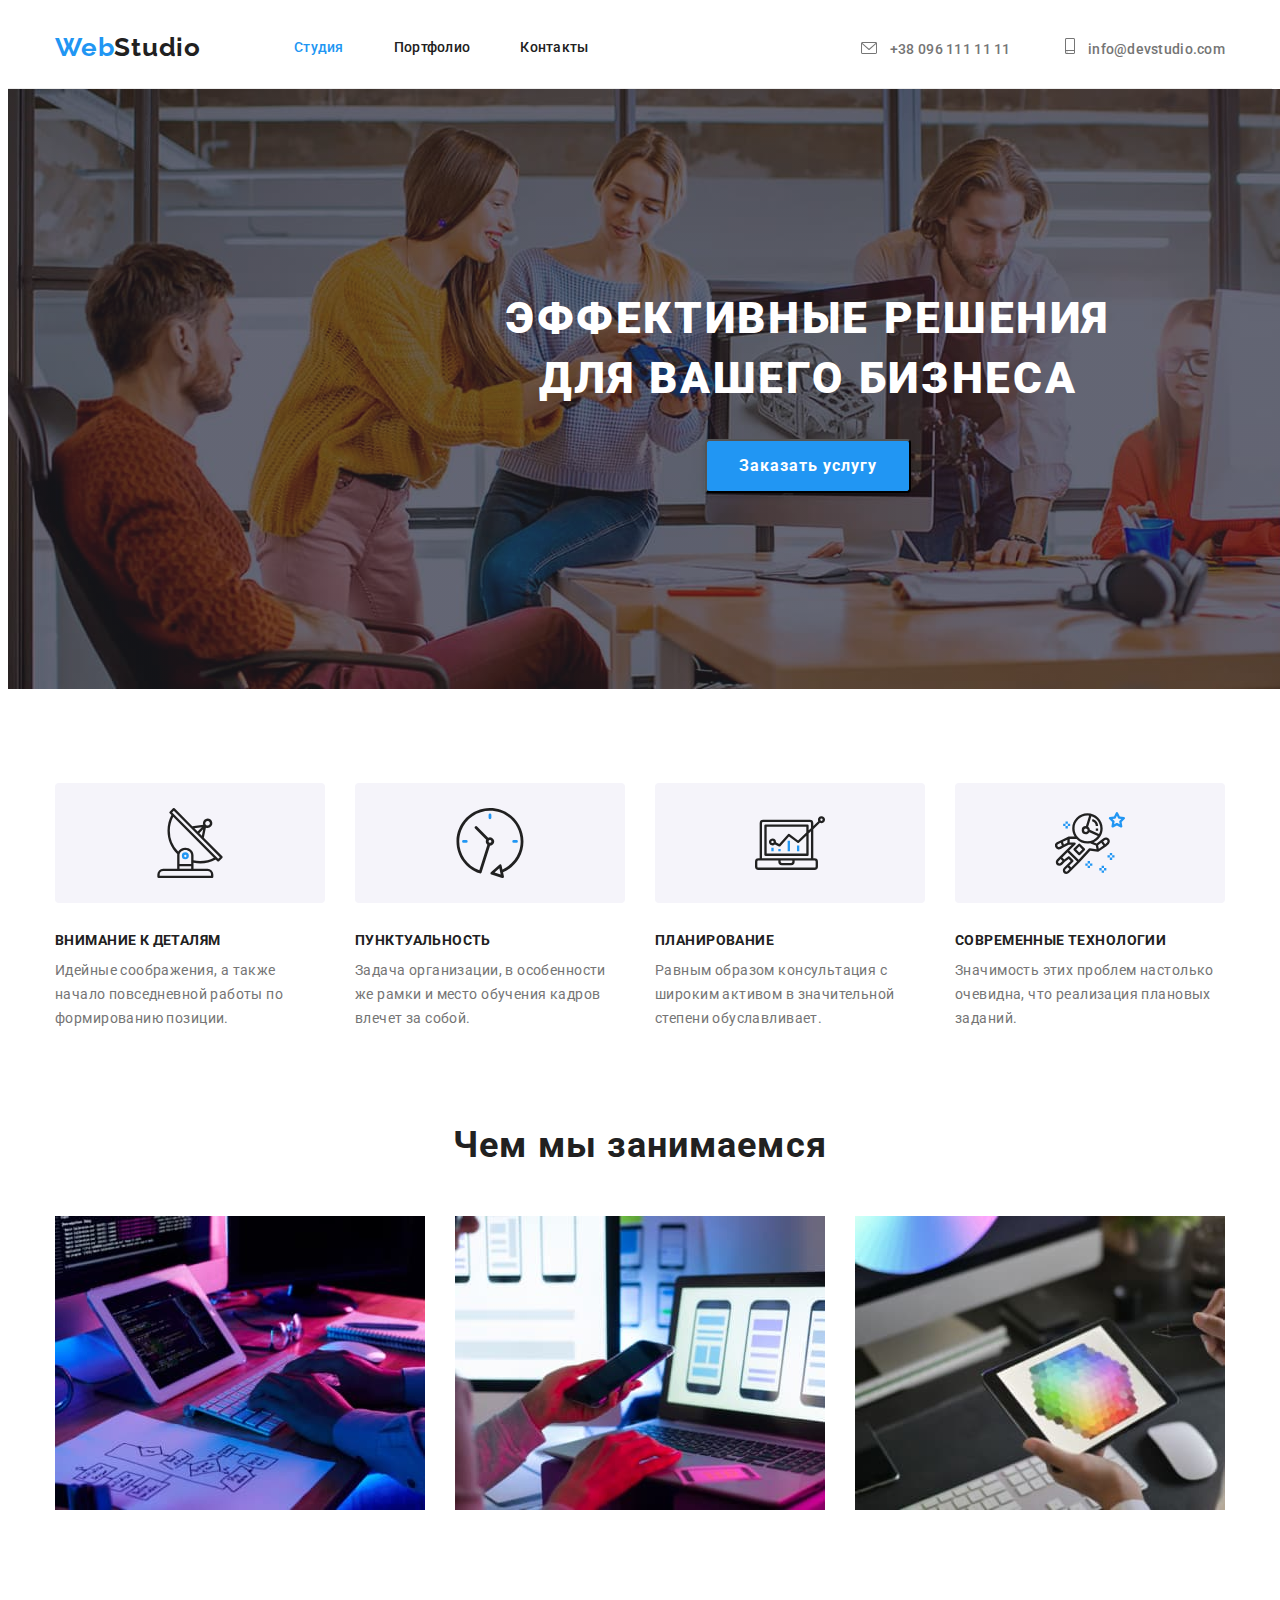
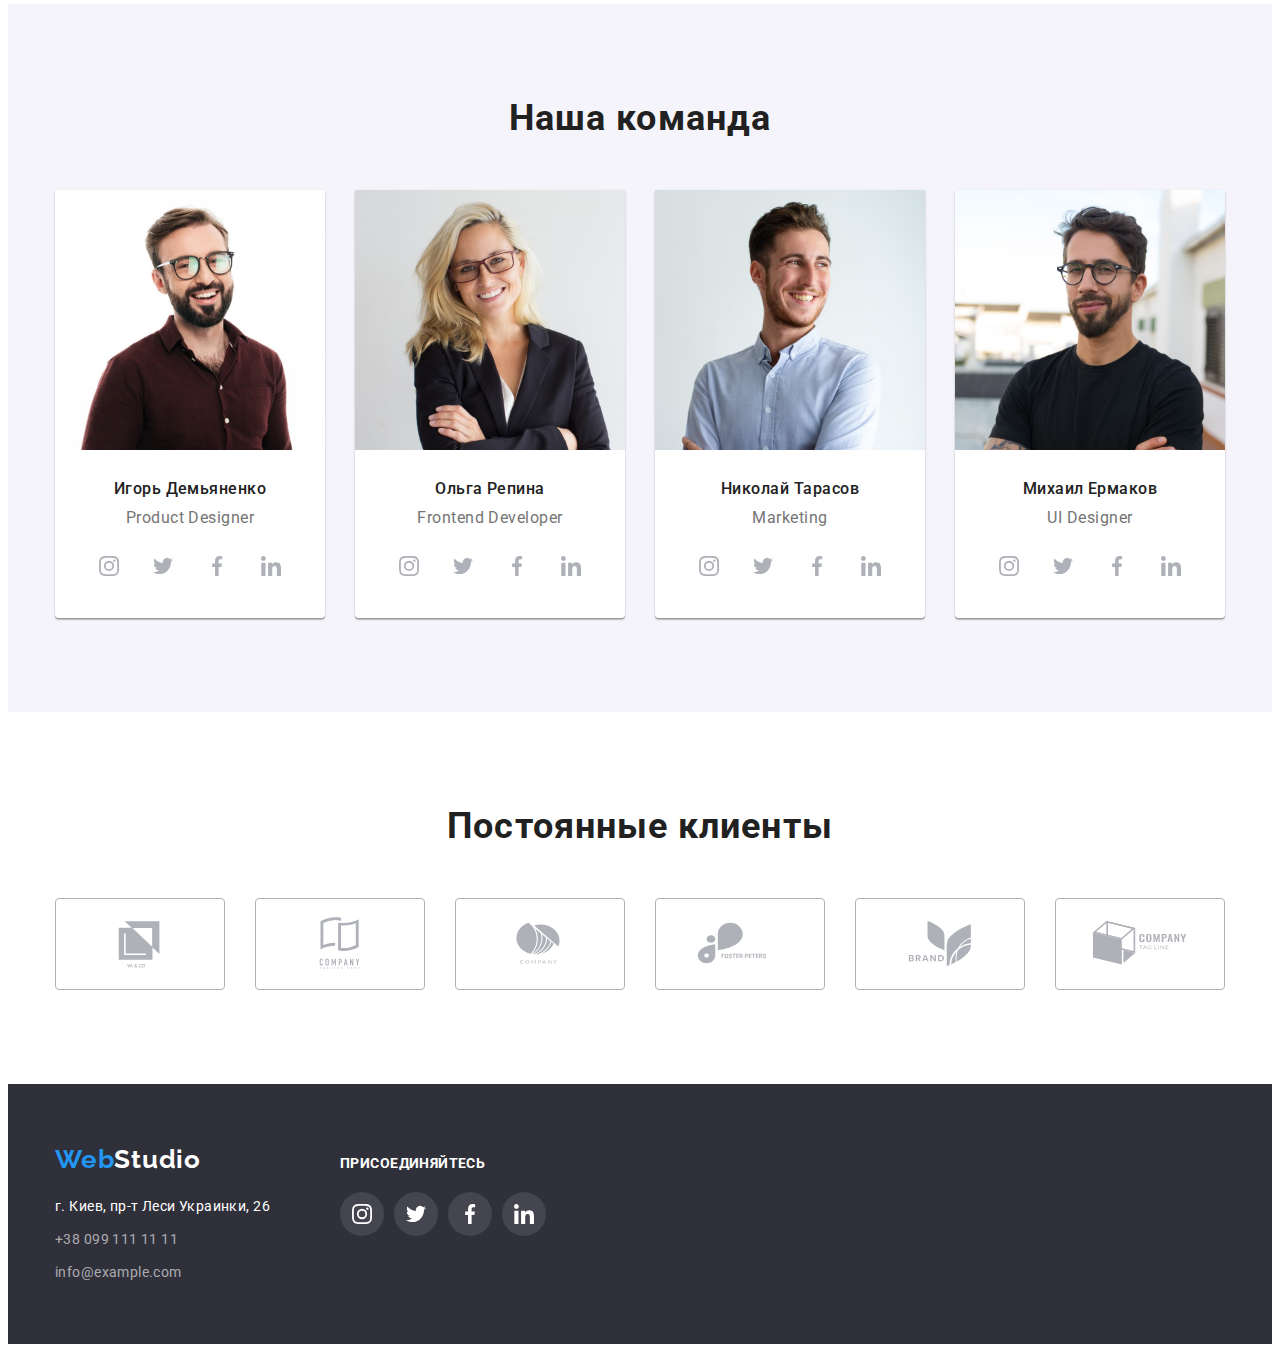
==== index.html @ a293e3b1 "modal" ====
<!DOCTYPE html>
<html lang="ru">
  <head>
    <meta charset="UTF-8" />
    <meta name="viewport" content="width=device-width, initial-scale=1.0" />
    <title>Студия</title>
    <link rel="preconnect" href="https://fonts.googleapis.com" />
    <link rel="preconnect" href="https://fonts.gstatic.com" crossorigin />
    <link
      href="https://fonts.googleapis.com/css2?family=Raleway:wght@700&family=Roboto:wght@400;500;700;900&display=swap"
      rel="stylesheet"
    />
    <link
      rel="stylesheet"
      href="https://cdnjs.cloudflare.com/ajax/libs/modern-normalize/1.1.0/modern-normalize.min.css"
      integrity="sha512-wpPYUAdjBVSE4KJnH1VR1HeZfpl1ub8YT/NKx4PuQ5NmX2tKuGu6U/JRp5y+Y8XG2tV+wKQpNHVUX03MfMFn9Q=="
      crossorigin="anonymous"
      referrerpolicy="no-referrer"
    />

    <link rel="stylesheet" href="./css/styles.css" />
  </head>

  <body>
    <header class="header">
      <div class="container header-nav">
        <a class="logo" href="./index.html"><span class="logo-span">Web</span>Studio</a>

        <nav class="navigation">
          <ul class="nav-list list">
            <li class="nav-item"><a class="nav-link action-link" href="./index.html">Студия</a></li>
            <li class="nav-item"><a class="nav-link" href="./portfolio.html">Портфолио</a></li>
            <li class="nav-item"><a class="nav-link" href="">Контакты</a></li>
          </ul>
        </nav>

        <div class="contact">
          <a class="contact-link" href="tel:+380961111111">
            <svg class="icon-contact" width="16" height="12">
              <use href="./images/icons.svg#icon-envelope"></use>
            </svg>
            +38 096 111 11 11</a
          >

          <a class="contact-link" href="mailto:info@devstudio.com">
            <svg class="icon-contact" width="10" height="16">
              <use href="./images/icons.svg#icon-smartphone"></use>
            </svg>
            info@devstudio.com</a
          >
        </div>
      </div>
    </header>

    <main>
      <section class="hero">
        <div class="container">
          <h1 class="hero-title">Эффективные решения для вашего бизнеса</h1>
          <button data-modal-open type="button" class="btn-order">Заказать услугу</button>
        </div>
      </section>

      <div data-modal class="backdrop is-hidden">
        <div class="modal">
          <div class="modal-icon-box">
            <svg width="30" height="30">
              <use href="./images/icons.svg#icon-close"></use>
            </svg>
          </div>
          <button data-modal-close>Закрыть</button>
        </div>
      </div>

      <section class="section">
        <div class="container">
          <ul class="list feature-list">
            <li>
              <div class="feature-icon-box">
                <svg width="70" height="70">
                  <use href="./images/icons.svg#icon-antenna"></use>
                </svg>
              </div>
              <h3 class="feature-title">Внимание к деталям</h3>
              <p class="feature-text">
                Идейные соображения, а также начало повседневной работы по формированию позиции.
              </p>
            </li>

            <li>
              <div class="feature-icon-box">
                <svg width="70" height="70">
                  <use href="./images/icons.svg#icon-clock"></use>
                </svg>
              </div>
              <h3 class="feature-title">Пунктуальность</h3>
              <p class="feature-text">
                Задача организации, в особенности же рамки и место обучения кадров влечет за собой.
              </p>
            </li>
            <li>
              <div class="feature-icon-box">
                <svg width="70" height="70">
                  <use href="./images/icons.svg#icon-diagram"></use>
                </svg>
              </div>
              <h3 class="feature-title">Планирование</h3>
              <p class="feature-text">
                Равным образом консультация с широким активом в значительной степени обуславливает.
              </p>
            </li>
            <li>
              <div class="feature-icon-box">
                <svg width="70" height="70">
                  <use href="./images/icons.svg#icon-astronaut"></use>
                </svg>
              </div>
              <h3 class="feature-title">Современные технологии</h3>
              <p class="feature-text">
                Значимость этих проблем настолько очевидна, что реализация плановых заданий.
              </p>
            </li>
          </ul>
        </div>
      </section>

      <section class="section section-no-padding">
        <div class="container">
          <h2 class="about-us-title">Чем мы занимаемся</h2>
          <ul class="list about-us-list">
            <li>
              <a href=""
                ><img
                  src="./images/box1.jpg"
                  width="370"
                  height="294"
                  alt="направление деятельности 1"
              /></a>
            </li>
            <li>
              <a href=""
                ><img
                  src="./images/box2.jpg"
                  width="370"
                  height="294"
                  alt="направление деятельности 2"
              /></a>
            </li>
            <li>
              <a href=""
                ><img
                  src="./images/box3.jpg"
                  width="370"
                  height="294"
                  alt="направление деятельности 3"
              /></a>
            </li>
          </ul>
        </div>
      </section>

      <section class="section team">
        <div class="container">
          <h2 class="team-title">Наша команда</h2>
          <ul class="list team-list">
            <li class="card-item">
              <img src="./images/igor.jpg" width="270" height="260" alt="Игорь Демьяненко" />

              <div class="card-content">
                <h3 class="staff-title">Игорь Демьяненко</h3>
                <p class="staff-text" lang="en">Product Designer</p>

                <ul class="list staff-social-list">
                  <li class="staff-social-item">
                    <a href="" class="staff-social-link">
                      <svg class="staff-social-icon" width="20" height="20">
                        <use href="./images/icons.svg#icon-instagram-card"></use>
                      </svg>
                    </a>
                  </li>
                  <li class="staff-social-item">
                    <a href="" class="staff-social-link">
                      <svg class="staff-social-icon" width="20" height="20">
                        <use href="./images/icons.svg#icon-twitter-card"></use>
                      </svg>
                    </a>
                  </li>
                  <li class="staff-social-item">
                    <a href="" class="staff-social-link">
                      <svg class="staff-social-icon" width="20" height="20">
                        <use href="./images/icons.svg#icon-facebook-card"></use>
                      </svg>
                    </a>
                  </li>
                  <li class="staff-social-item">
                    <a href="" class="staff-social-link">
                      <svg class="staff-social-icon" width="20" height="20">
                        <use href="./images/icons.svg#icon-linkedin-card"></use>
                      </svg>
                    </a>
                  </li>
                </ul>
              </div>
            </li>
            <li class="card-item">
              <img src="./images/olga.jpg" width="270" height="260" alt="Ольга Репина" />

              <div class="card-content">
                <h3 class="staff-title">Ольга Репина</h3>
                <p class="staff-text" lang="en">Frontend Developer</p>

                <ul class="list staff-social-list">
                  <li class="staff-social-item">
                    <a href="" class="staff-social-link">
                      <svg class="staff-social-icon" width="20" height="20">
                        <use href="./images/icons.svg#icon-instagram-card"></use>
                      </svg>
                    </a>
                  </li>
                  <li class="staff-social-item">
                    <a href="" class="staff-social-link">
                      <svg class="staff-social-icon" width="20" height="20">
                        <use href="./images/icons.svg#icon-twitter-card"></use>
                      </svg>
                    </a>
                  </li>
                  <li class="staff-social-item">
                    <a href="" class="staff-social-link">
                      <svg class="staff-social-icon" width="20" height="20">
                        <use href="./images/icons.svg#icon-facebook-card"></use>
                      </svg>
                    </a>
                  </li>
                  <li class="staff-social-item">
                    <a href="" class="staff-social-link">
                      <svg class="staff-social-icon" width="20" height="20">
                        <use href="./images/icons.svg#icon-linkedin-card"></use>
                      </svg>
                    </a>
                  </li>
                </ul>
              </div>
            </li>
            <li class="card-item">
              <img src="./images/nikolay.jpg" width="270" height="260" alt="Николай Тарасов" />

              <div class="card-content">
                <h3 class="staff-title">Николай Тарасов</h3>
                <p class="staff-text" lang="en">Marketing</p>

                <ul class="list staff-social-list">
                  <li class="staff-social-item">
                    <a href="" class="staff-social-link">
                      <svg class="staff-social-icon" width="20" height="20">
                        <use href="./images/icons.svg#icon-instagram-card"></use>
                      </svg>
                    </a>
                  </li>
                  <li class="staff-social-item">
                    <a href="" class="staff-social-link">
                      <svg class="staff-social-icon" width="20" height="20">
                        <use href="./images/icons.svg#icon-twitter-card"></use>
                      </svg>
                    </a>
                  </li>
                  <li class="staff-social-item">
                    <a href="" class="staff-social-link">
                      <svg class="staff-social-icon" width="20" height="20">
                        <use href="./images/icons.svg#icon-facebook-card"></use>
                      </svg>
                    </a>
                  </li>
                  <li class="staff-social-item">
                    <a href="" class="staff-social-link">
                      <svg class="staff-social-icon" width="20" height="20">
                        <use href="./images/icons.svg#icon-linkedin-card"></use>
                      </svg>
                    </a>
                  </li>
                </ul>
              </div>
            </li>
            <li class="card-item">
              <img src="./images/mihail.jpg" width="270" height="260" alt="Михаил Ермаков" />

              <div class="card-content">
                <h3 class="staff-title">Михаил Ермаков</h3>
                <p class="staff-text" lang="en">UI Designer</p>

                <ul class="list staff-social-list">
                  <li class="staff-social-item">
                    <a href="" class="staff-social-link">
                      <svg class="staff-social-icon" width="20" height="20">
                        <use href="./images/icons.svg#icon-instagram-card"></use>
                      </svg>
                    </a>
                  </li>
                  <li class="staff-social-item">
                    <a href="" class="staff-social-link">
                      <svg class="staff-social-icon" width="20" height="20">
                        <use href="./images/icons.svg#icon-twitter-card"></use>
                      </svg>
                    </a>
                  </li>
                  <li class="staff-social-item">
                    <a href="" class="staff-social-link">
                      <svg class="staff-social-icon" width="20" height="20">
                        <use href="./images/icons.svg#icon-facebook-card"></use>
                      </svg>
                    </a>
                  </li>
                  <li class="staff-social-item">
                    <a href="" class="staff-social-link">
                      <svg class="staff-social-icon" width="20" height="20">
                        <use href="./images/icons.svg#icon-linkedin-card"></use>
                      </svg>
                    </a>
                  </li>
                </ul>
              </div>
            </li>
          </ul>
        </div>
      </section>

      <section class="section">
        <div class="container">
          <h2 class="clients-title">Постоянные клиенты</h2>
          <ul class="list clients-list">
            <li class="clients-item">
              <a href="" class="clients-link">
                <svg class="clients-icon" width="106" height="60">
                  <use href="./images/icons.svg#icon-client1"></use>
                </svg>
              </a>
            </li>
            <li class="clients-item">
              <a href="" class="clients-link">
                <svg class="clients-icon" width="106" height="60">
                  <use href="./images/icons.svg#icon-client2"></use>
                </svg>
              </a>
            </li>
            <li class="clients-item">
              <a href="" class="clients-link">
                <svg class="clients-icon" width="106" height="60">
                  <use href="./images/icons.svg#icon-client3"></use>
                </svg>
              </a>
            </li>
            <li class="clients-item">
              <a href="" class="clients-link">
                <svg class="clients-icon" width="106" height="60">
                  <use href="./images/icons.svg#icon-client4"></use>
                </svg>
              </a>
            </li>
            <li class="clients-item">
              <a href="" class="clients-link">
                <svg class="clients-icon" width="106" height="60">
                  <use href="./images/icons.svg#icon-client5"></use>
                </svg>
              </a>
            </li>
            <li class="clients-item">
              <a href="" class="clients-link">
                <svg class="clients-icon" width="106" height="60">
                  <use href="./images/icons.svg#icon-client6"></use>
                </svg>
              </a>
            </li>
          </ul>
        </div>
      </section>
    </main>

    <footer class="footer">
      <div class="container footer-wrap">
        <div class="footer-contact-block">
          <a class="footer-logo" href="./index.html"><span class="logo-span">Web</span>Studio</a>
          <address>
            <a
              class="footer-contact-link footer-address-link"
              href="https://goo.gl/maps/iWSiA93wagULa9Wx8"
              >г. Киев, пр-т Леси Украинки, 26</a
            ><br />
            <a class="footer-contact-link" href="tel:+380991111111">+38 099 111 11 11</a><br />
            <a class="footer-contact-link" href="mailto:info@example.com">info@example.com</a>
          </address>
        </div>
        <div class="footer-social-wrap">
          <p class="join-social">присоединяйтесь</p>
          <ul class="list footer-social-list">
            <li class="footer-social-item">
              <a href="" class="footer-social-link">
                <svg class="footer-social-icon" width="20" height="20">
                  <use href="./images/icons.svg#icon-instagram-footer"></use>
                </svg>
              </a>
            </li>
            <li class="footer-social-item">
              <a href="" class="footer-social-link">
                <svg class="footer-social-icon" width="20" height="20">
                  <use href="./images/icons.svg#icon-twitter-footer"></use>
                </svg>
              </a>
            </li>
            <li class="footer-social-item">
              <a href="" class="footer-social-link">
                <svg class="footer-social-icon" width="20" height="20">
                  <use href="./images/icons.svg#icon-facebook-footer"></use>
                </svg>
              </a>
            </li>
            <li class="footer-social-item">
              <a href="" class="footer-social-link">
                <svg class="footer-social-icon" width="20" height="20">
                  <use href="./images/icons.svg#icon-linkedin-footer"></use>
                </svg>
              </a>
            </li>
          </ul>
        </div>
      </div>
    </footer>

    <script src="./js/modal.js"></script>
  </body>
</html>
---- css/styles.css ----
:root {
  --accent-color: #2196f3;
  --main-color: #757575;
  --dark-color: #212121;
  --white-color: #fff;
  --hero-footer-color: #2f303a;
  --project-border-color: #eeeeee;
  --grey-bg-color: #f5f4fa;
  --header-border: #ececec;
  --btn-order-bg: #188ce8;
  --icon-color: #afb1b8;
}

*,
*::before,
*::after {
  box-sizing: border-box;
}

body {
  font-family: 'Roboto', sans-serif;
  font-style: normal;
  background-color: var(--white-color);
  color: var(--main-color);
}

h1,
h2,
h3,
h4,
h5,
h6,
p,
ul {
  margin: 0;
  padding: 0;
}

img {
  display: block;
  max-width: 100%;
}

.list {
  list-style: none;
}

.header {
  border-bottom: 1px solid var(--header-border);
}

.container {
  width: 1200px;
  margin-left: auto;
  margin-right: auto;
  padding-left: 15px;
  padding-right: 15px;
}

.header-nav {
  display: flex;
  align-items: center;
}

.nav-list {
  display: flex;
}

.nav-item + .nav-item {
  margin-left: 50px;
}

.logo {
  margin-right: 93px;
  padding-top: 24px;
  padding-bottom: 25px;
  color: var(--dark-color);
  font-family: 'Raleway';
  font-weight: 700;
  font-size: 26px;
  line-height: 1.19;
  letter-spacing: 0.03em;
  text-decoration: none;
}

.logo-span {
  color: var(--accent-color);
}

.nav-link {
  display: block;
  padding-top: 32px;
  padding-bottom: 32px;

  color: var(--dark-color);
  font-weight: 500;
  font-size: 14px;
  line-height: 1.14;
  letter-spacing: 0.02em;
  text-decoration: none;
}

.contact-link {
  font-weight: 500;
  font-size: 14px;
  line-height: 1.14;
  letter-spacing: 0.02em;
  color: var(--main-color);
  text-decoration: none;
}

.contact-link + .contact-link {
  margin-left: 50px;
}

.nav-link.action-link {
  color: var(--accent-color);
}

.nav-link:hover,
.nav-link:focus,
.contact-link:hover,
.contact-link:focus {
  color: var(--accent-color);
  text-decoration: none;
}

.contact {
  margin-left: auto;
}

.icon-contact {
  margin-right: 10px;
  fill: currentColor;
}

.section {
  padding-top: 94px;
  padding-bottom: 94px;
}

.section-no-padding {
  padding-top: 0;
}

.hero {
  background-image: linear-gradient(rgba(47, 48, 58, 0.4), rgba(47, 48, 58, 0.4)),
    url(../images/hero-bg.jpg);
  text-align: center;
  padding-top: 200px;
  padding-bottom: 200px;
  background-size: cover;
  min-width: 1600px;
  height: 600px;
  margin-left: auto;
  margin-right: auto;
}

.hero-title {
  margin-bottom: 30px;
  margin-left: auto;
  margin-right: auto;
  width: 696px;
  font-weight: 900;
  font-size: 44px;
  line-height: 1.36;
  text-align: center;
  letter-spacing: 0.06em;
  text-transform: uppercase;
  color: var(--white-color);
}

.btn-order {
  padding: 10px 32px;
  font-family: 'Roboto';
  font-style: normal;
  font-weight: 700;
  font-size: 16px;
  line-height: 1.87;
  text-align: center;
  letter-spacing: 0.06em;
  color: var(--white-color);
  background: var(--accent-color);
  box-shadow: 0px 4px 4px rgba(0, 0, 0, 0.15);
  border-radius: 4px;
  cursor: pointer;
}

.btn-order:hover,
.btn-order:focus {
  background-color: var(--btn-order-bg);
}

.backdrop {
  position: fixed;
  top: 0;
  left: 0;
  width: 100%;
  height: 100%;
  background-color: rgba(0, 0, 0, 0.2);
  visibility: visible;
  opacity: 1;
  transition: opacity 250ms cubic-bezier(0.4, 0, 0.2, 1);
}

.backdrop.is-hidden {
  visibility: hidden;
  opacity: 0;
  pointer-events: none;
}

.modal {
  position: absolute;
  top: 50%;
  left: 50%;
  transform: translate(-50%, -50%);
  width: 528px;
  height: 581px;
  background-color: var(--white-color);
  box-shadow: 0px 1px 3px rgba(0, 0, 0, 0.12), 0px 1px 1px rgba(0, 0, 0, 0.14),
    0px 2px 1px rgba(0, 0, 0, 0.2);
  border-radius: 4px;
}

.feature-list {
  display: flex;
}

.feature-list li {
  width: 270px;
}

.feature-list li:not(:last-child) {
  margin-right: 30px;
}

.feature-icon-box {
  margin-bottom: 30px;
  background-color: var(--grey-bg-color);
  display: flex;
  justify-content: center;
  align-items: center;
  width: 270px;
  height: 120px;
  border-radius: 4px;
}

.feature-title {
  margin-bottom: 10px;
  font-weight: 700;
  font-size: 14px;
  line-height: 1.14;
  letter-spacing: 0.03em;
  text-transform: uppercase;
  color: var(--dark-color);
}

.feature-text {
  font-weight: 400;
  font-size: 14px;
  line-height: 1.71;
  letter-spacing: 0.03em;
  color: var(--main-color);
}

.about-us-list {
  display: flex;
}

.about-us-list li:not(:last-child) {
  margin-right: 30px;
}

.about-us-title {
  margin-bottom: 50px;
  font-weight: 700;
  font-size: 36px;
  line-height: 1.16;
  text-align: center;
  letter-spacing: 0.03em;
  color: var(--dark-color);
}

.team {
  background-color: var(--grey-bg-color);
}

.team-list {
  display: flex;
  margin-left: -30px;
}

.team-title {
  margin-bottom: 50px;

  font-weight: 700;
  font-size: 36px;
  line-height: 1.16;
  text-align: center;
  letter-spacing: 0.03em;
  color: var(--dark-color);
}

.card-item {
  flex-basis: calc(100% / 4 - 30px);
  margin-left: 30px;
  background: var(--white-color);
  box-shadow: 0px 1px 3px rgba(0, 0, 0, 0.12), 0px 1px 1px rgba(0, 0, 0, 0.14),
    0px 2px 1px rgba(0, 0, 0, 0.2);
  border-radius: 0px 0px 4px 4px;
}

.card-content {
  padding-top: 30px;
  padding-bottom: 30px;
}

.staff-title {
  margin-bottom: 10px;

  font-weight: 500;
  font-size: 16px;
  line-height: 1.18;
  text-align: center;
  letter-spacing: 0.03em;
  color: var(--dark-color);
}

.staff-text {
  margin-bottom: 16px;
  font-weight: 400;
  font-size: 16px;
  line-height: 1.18;
  text-align: center;
  letter-spacing: 0.03em;
  color: var(--main-color);
}

.staff-social-list {
  display: flex;
  align-items: center;
  justify-content: center;
}

.staff-social-list li:not(:last-child) {
  margin-right: 10px;
}

.staff-social-link {
  display: flex;
  align-items: center;
  justify-content: center;
  width: 44px;
  height: 44px;
  cursor: pointer;
  color: var(--icon-color);
}

.staff-social-link:hover,
.staff-social-link:focus {
  color: var(--white-color);
  background-color: var(--accent-color);
  border-radius: 50%;
}

.staff-social-icon {
  fill: currentColor;
}

.clients-title {
  margin-bottom: 50px;

  font-weight: 700;
  font-size: 36px;
  line-height: 1.16;
  text-align: center;
  letter-spacing: 0.03em;
  color: var(--dark-color);
}

.clients-list {
  display: flex;
  align-items: center;
  justify-content: center;
}

.clients-list li:not(:last-child) {
  margin-right: 30px;
}

.clients-link {
  width: 170px;
  height: 92px;
  display: flex;
  justify-content: center;
  align-items: center;
  border: 1px solid var(--icon-color);
  border-radius: 4px;
  color: var(--icon-color);
}

.clients-link:hover,
.clients-link:focus {
  color: var(--accent-color);
  border: 1px solid var(--accent-color);
}

.clients-icon {
  fill: currentColor;
}

/* portfolio  */

.btn-filter {
  font-family: 'Roboto';
  font-style: normal;
  font-weight: 500;
  font-size: 16px;
  line-height: 1.6;
  text-align: center;
  letter-spacing: 0.03em;
  color: var(--dark-color);
  background-color: var(--grey-bg-color);
  cursor: pointer;
  border-radius: 4px;
  border: 0;
  padding: 6px 22px;
}

.btn-filter:hover,
.btn-filter:focus,
.filter-item:hover,
.filter-item:focus {
  color: var(--white-color);
  background-color: var(--accent-color);
  box-shadow: 0px 3px 1px rgba(0, 0, 0, 0.1), 0px 1px 2px rgba(0, 0, 0, 0.08),
    0px 2px 2px rgba(0, 0, 0, 0.12);
}

.list-filter {
  display: flex;
  margin-bottom: 50px;
  justify-content: center;
}

.list-filter li:not(:last-child) {
  margin-right: 8px;
}

.project-list {
  display: flex;
  flex-wrap: wrap;
}

.project-item {
  flex-basis: calc((100% - 60px) / 3);
  margin-right: 30px;
  margin-bottom: 30px;
  background-color: var(--white-color);
}

.pr-card {
  padding: 20px 24px;
  border: 1px solid var(--project-border-color);
}

.project-item:nth-child(3n) {
  margin-right: 0px;
}

.project-item:nth-last-child(-n + 3) {
  margin-bottom: 0px;
}

.project-title {
  margin-bottom: 4px;

  font-weight: 700;
  font-size: 18px;
  line-height: 2;
  letter-spacing: 0.06em;
  color: var(--dark-color);
}

.project-link {
  text-decoration: none;
}

.project-item:hover,
.project-item:focus {
  text-decoration: none;
  border: 1px solid var(--project-border-color);
  box-shadow: 0px 1px 1px rgba(0, 0, 0, 0.12), 0px 4px 4px rgba(0, 0, 0, 0.06),
    1px 4px 6px rgba(0, 0, 0, 0.16);
}

.project-type {
  font-weight: 400;
  font-size: 16px;
  line-height: 1.87;
  letter-spacing: 0.03em;
  color: var(--main-color);
}
/* end portfolio  */

.footer {
  background-color: var(--hero-footer-color);
  padding-top: 60px;
  padding-bottom: 60px;
}

.footer-logo {
  display: inline-block;
  margin-bottom: 20px;
  font-family: 'Raleway';
  font-weight: 700;
  text-decoration: none;
  font-size: 26px;
  line-height: 1.19;
  letter-spacing: 0.03em;
  color: var(--white-color);
}

.footer-contact-link {
  display: inline-block;
  font-weight: 400;
  font-style: normal;
  text-decoration: none;
  font-size: 14px;
  line-height: 1.71;
  letter-spacing: 0.03em;
  color: rgba(255, 255, 255, 0.6);
}

.footer-contact-link:not(:last-child) {
  margin-bottom: 9px;
}

.footer-address-link {
  color: var(--white-color);
  font-style: normal;
}

.footer-contact-link:hover,
.footer-contact-link:focus {
  color: var(--accent-color);
  text-decoration: none;
}

.footer-wrap {
  display: flex;
  align-items: baseline;
}
.footer-contact-block {
  margin-right: 70px;
}

/*
.footer-social-wrap {
}
*/

.join-social {
  margin-bottom: 20px;
  font-weight: 700;
  font-style: normal;
  font-size: 14px;
  line-height: 1.14;
  letter-spacing: 0.03em;
  text-transform: uppercase;
  color: var(--white-color);
}

.footer-social-list {
  display: flex;
}

.footer-social-list li:not(:last-child) {
  margin-right: 10px;
}

.footer-social-link {
  display: flex;
  align-items: center;
  justify-content: center;
  width: 44px;
  height: 44px;
  color: var(--white-color);
  background-color: rgba(255, 255, 255, 0.1);
  border-radius: 50%;
  cursor: pointer;
}

.footer-social-link:hover,
.footer-social-link:focus {
  background-color: var(--accent-color);
}

.footer-social-icon {
  fill: currentColor;
}
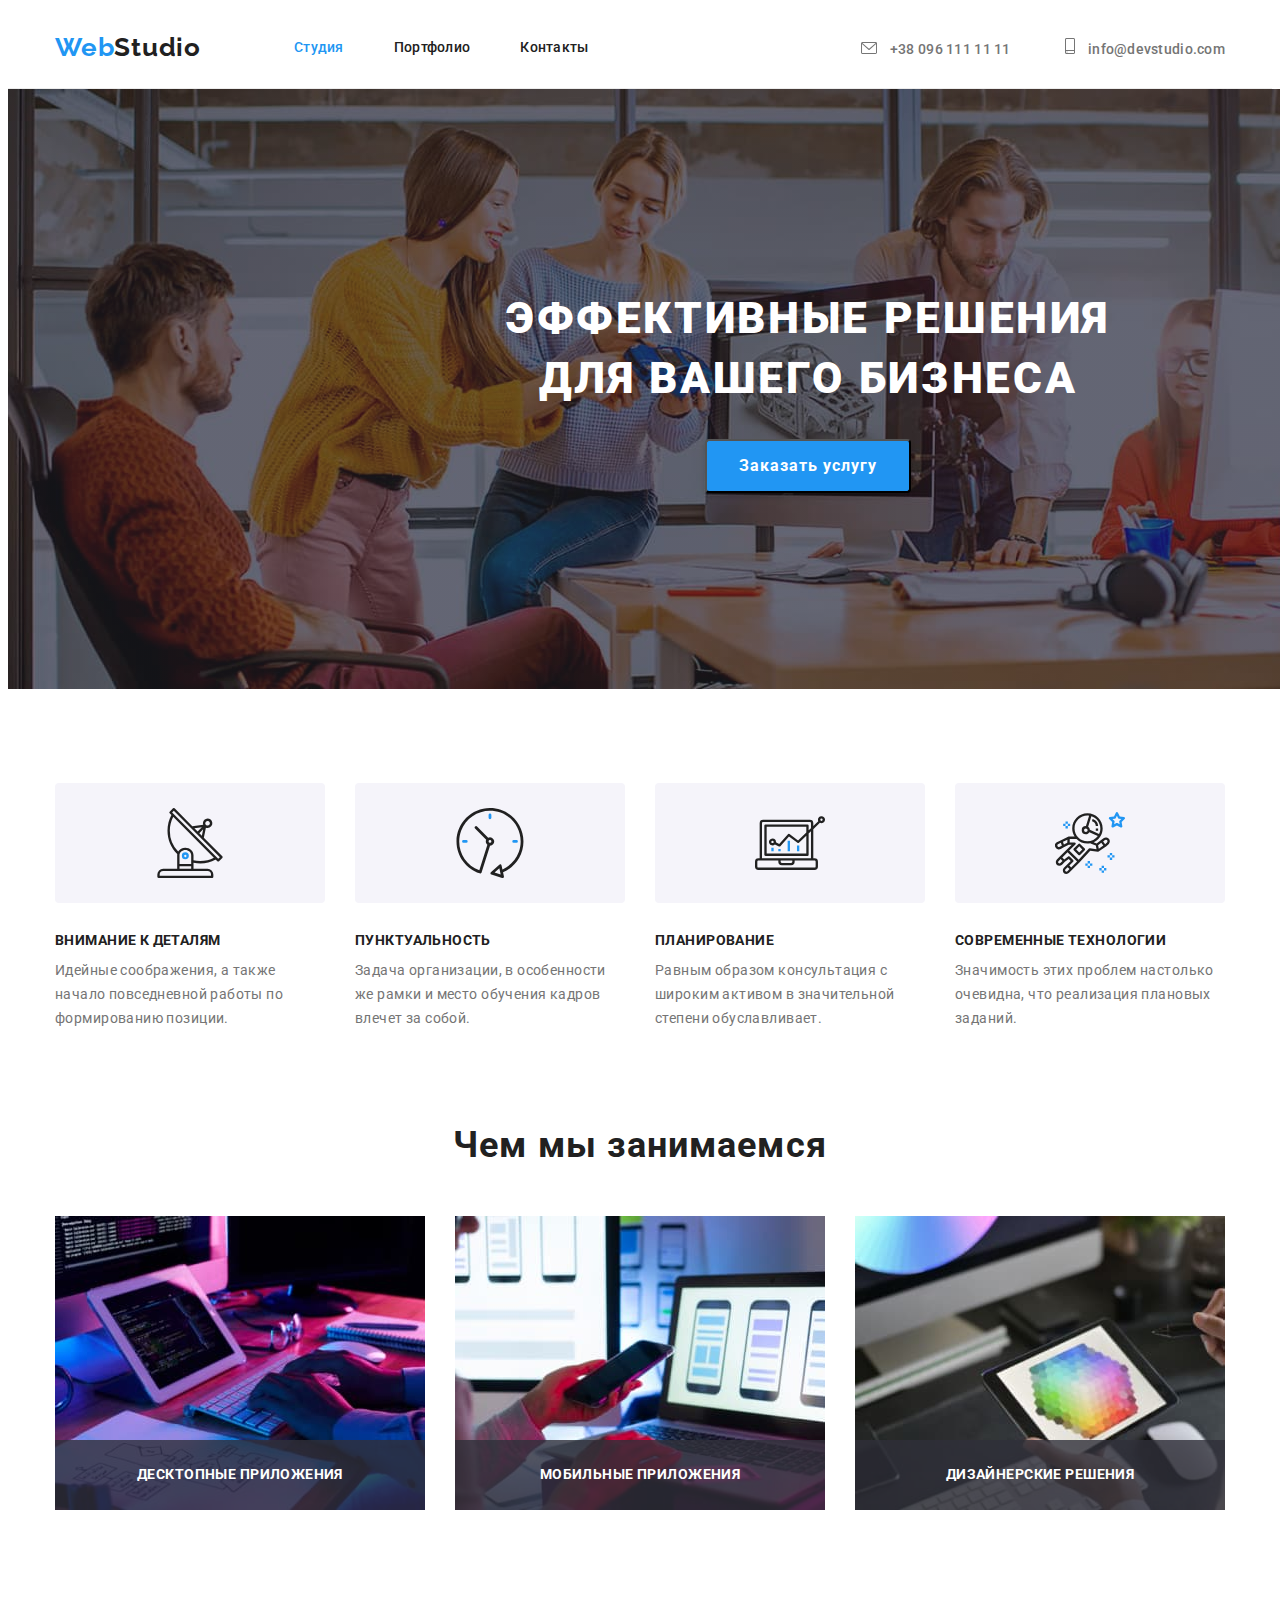
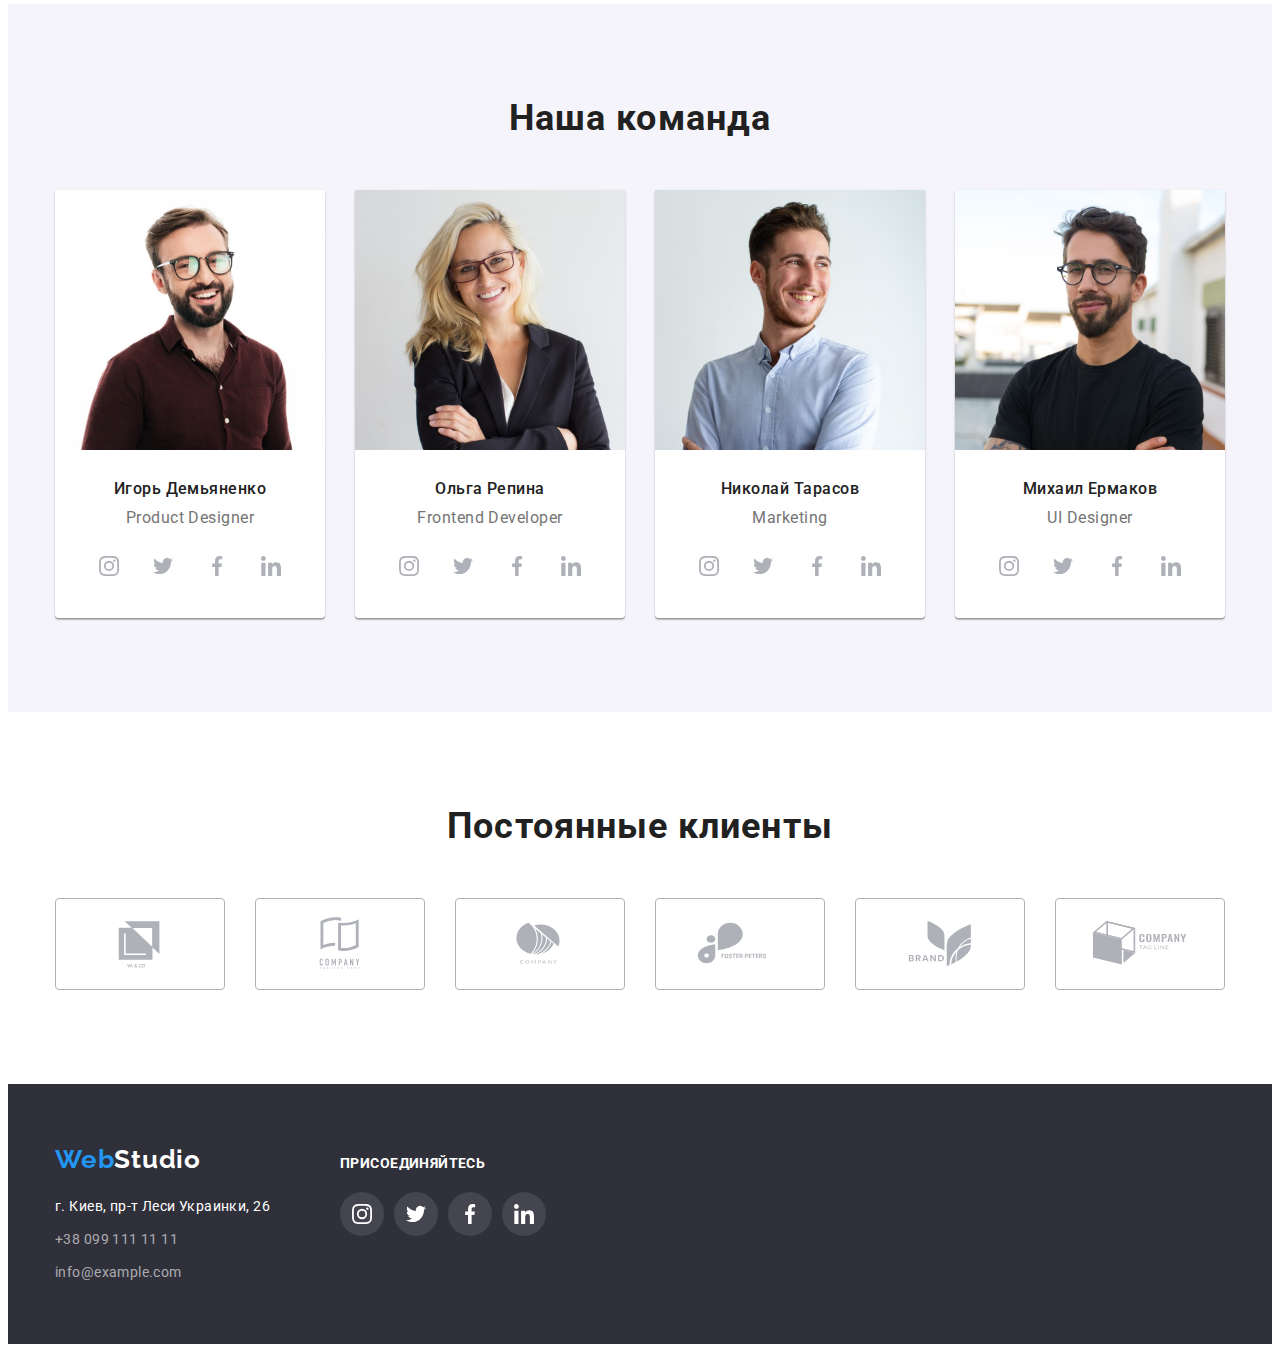
==== commit 0eaca8aa: "overlay bnt modal" ====
--- a/index.html
+++ b/index.html
@@ -62,12 +62,11 @@
 
       <div data-modal class="backdrop is-hidden">
         <div class="modal">
-          <div class="modal-icon-box">
-            <svg width="30" height="30">
+          <button data-modal-close type="button" class="btn-modal">
+            <svg class="modal-icon">
               <use href="./images/icons.svg#icon-close"></use>
             </svg>
-          </div>
-          <button data-modal-close>Закрыть</button>
+          </button>
         </div>
       </div>
 
@@ -127,7 +126,7 @@
         <div class="container">
           <h2 class="about-us-title">Чем мы занимаемся</h2>
           <ul class="list about-us-list">
-            <li>
+            <li class="about-us-item">
               <a href=""
                 ><img
                   src="./images/box1.jpg"
@@ -135,8 +134,10 @@
                   height="294"
                   alt="направление деятельности 1"
               /></a>
-            </li>
-            <li>
+
+              <h3 class="about-us-overlay">Десктопные приложения</h3>
+            </li>
+            <li class="about-us-item">
               <a href=""
                 ><img
                   src="./images/box2.jpg"
@@ -144,8 +145,9 @@
                   height="294"
                   alt="направление деятельности 2"
               /></a>
-            </li>
-            <li>
+              <h3 class="about-us-overlay">Мобильные приложения</h3>
+            </li>
+            <li class="about-us-item">
               <a href=""
                 ><img
                   src="./images/box3.jpg"
@@ -153,6 +155,7 @@
                   height="294"
                   alt="направление деятельности 3"
               /></a>
+              <h3 class="about-us-overlay">Дизайнерские решения</h3>
             </li>
           </ul>
         </div>
--- a/css/styles.css
+++ b/css/styles.css
@@ -222,6 +222,24 @@
   border-radius: 4px;
 }
 
+.btn-modal {
+  display: flex;
+  margin-top: 8px;
+  margin-left: auto;
+  margin-right: 8px;
+  padding: 0;
+  width: 30px;
+  height: 30px;
+  background-color: var(--white-color);
+  border: 1px solid rgba(0, 0, 0, 0.1);
+  border-radius: 50%;
+}
+
+.modal-icon {
+  width: 11px;
+  height: 11px;
+}
+
 .feature-list {
   display: flex;
 }
@@ -279,6 +297,29 @@
   text-align: center;
   letter-spacing: 0.03em;
   color: var(--dark-color);
+}
+
+.about-us-item {
+  position: relative;
+}
+
+.about-us-overlay {
+  position: absolute;
+  margin: 0;
+  padding-top: 27px;
+  padding-bottom: 27px;
+  width: 100%;
+  height: 70px;
+  bottom: 0;
+  opacity: 1;
+  font-weight: 700;
+  font-size: 14px;
+  line-height: 1.14;
+  text-align: center;
+  letter-spacing: 0.03em;
+  text-transform: uppercase;
+  background-color: rgba(47, 48, 58, 0.8);
+  color: var(--white-color);
 }
 
 .team {
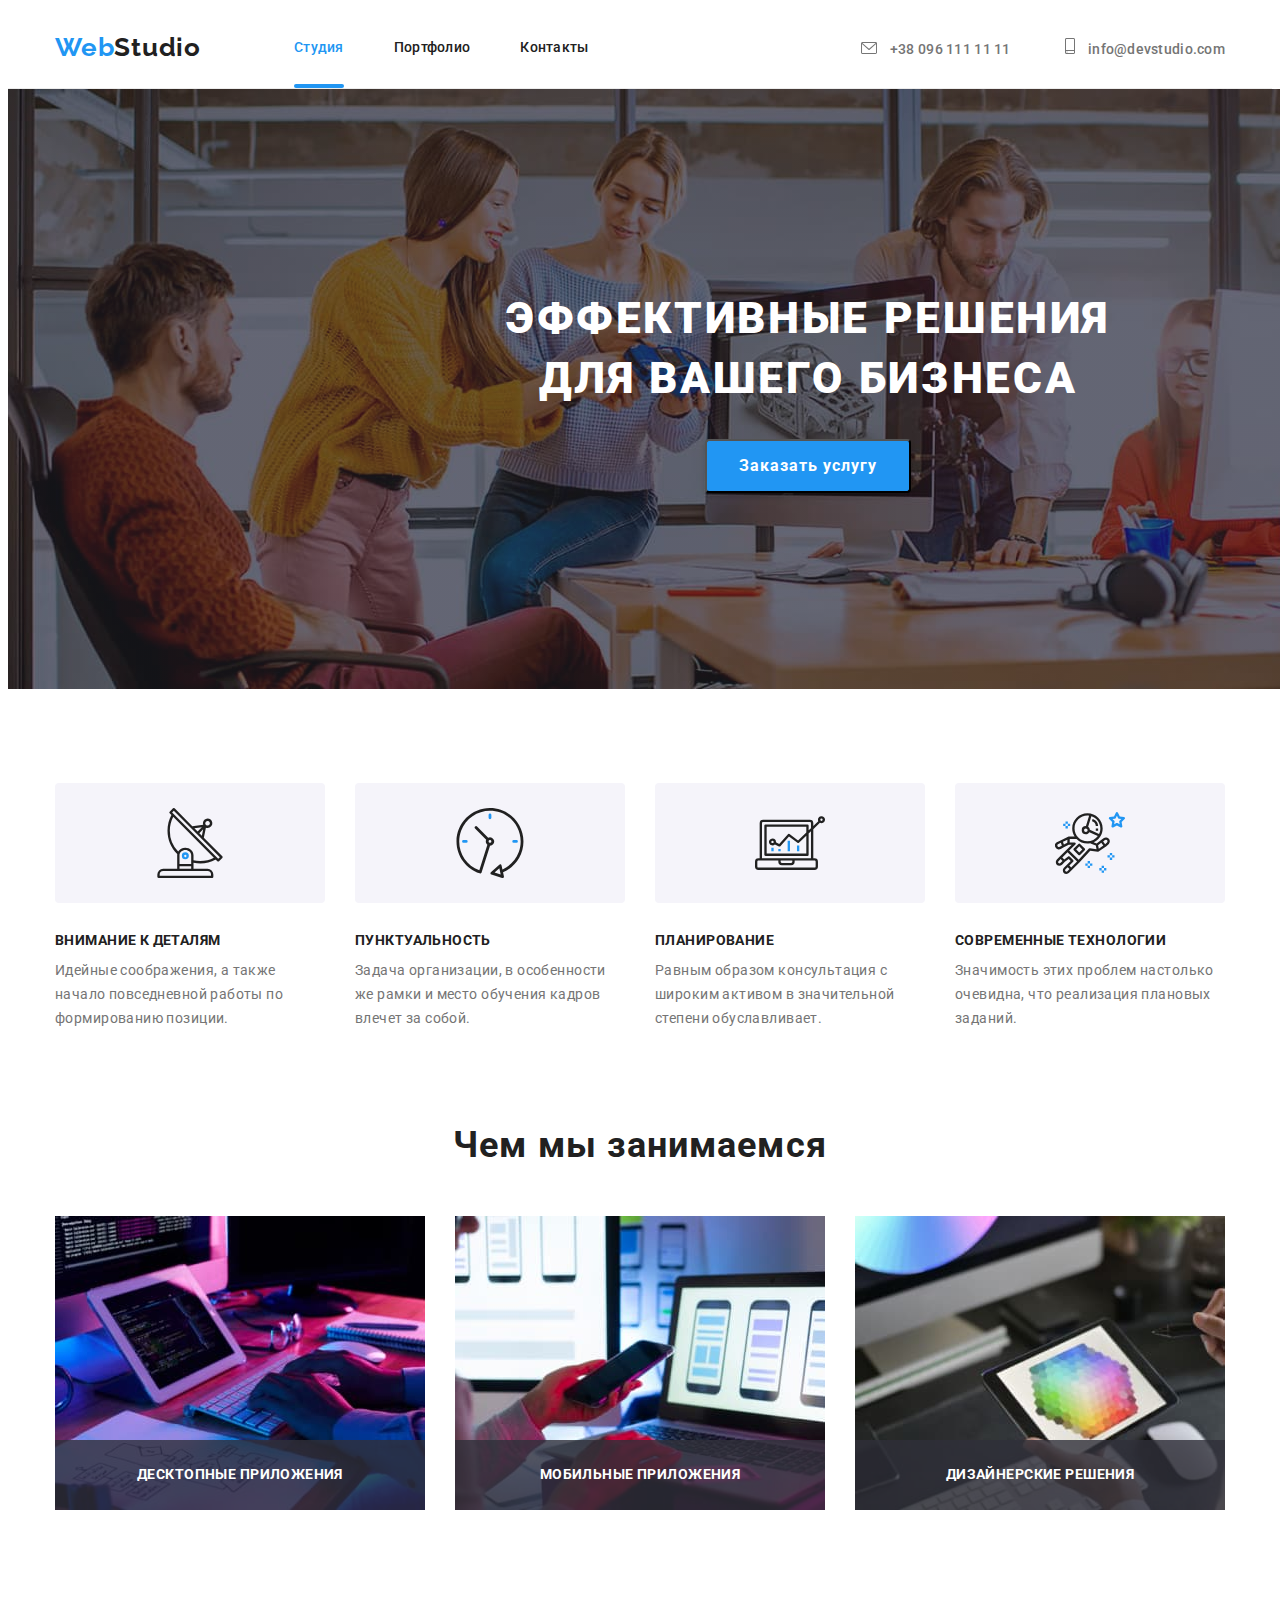
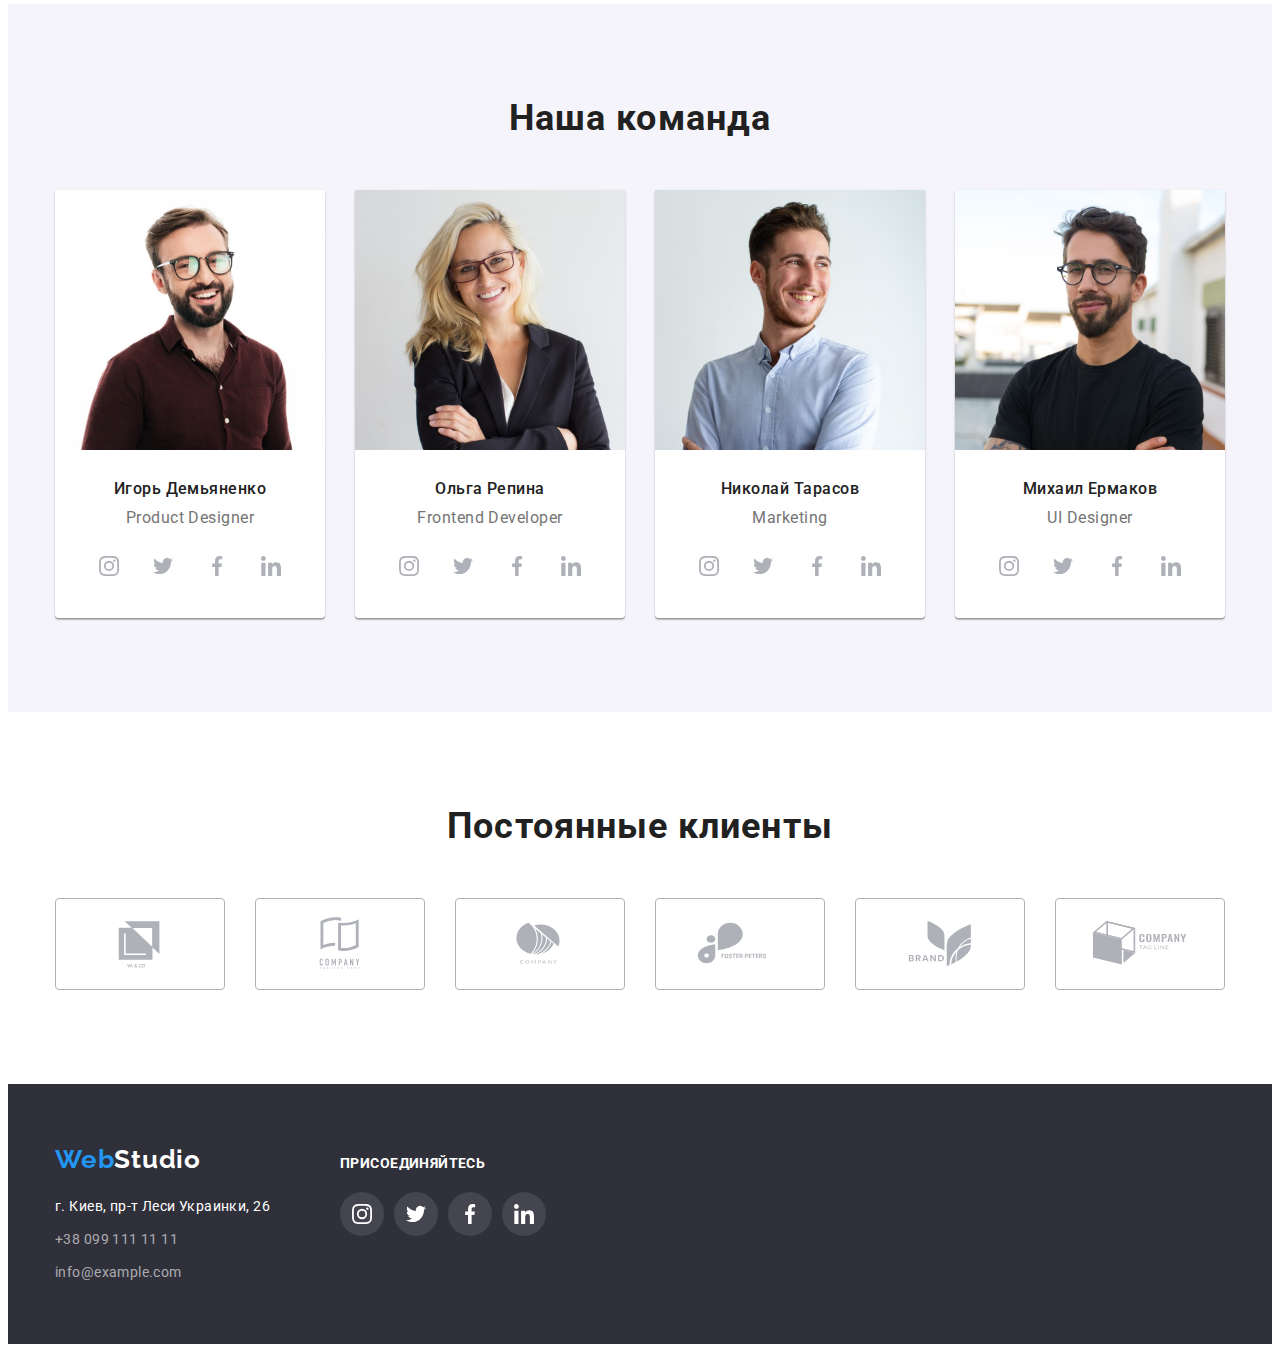
==== commit 98066c77: "modal" ====
--- a/index.html
+++ b/index.html
@@ -60,16 +60,6 @@
         </div>
       </section>
 
-      <div data-modal class="backdrop is-hidden">
-        <div class="modal">
-          <button data-modal-close type="button" class="btn-modal">
-            <svg class="modal-icon">
-              <use href="./images/icons.svg#icon-close"></use>
-            </svg>
-          </button>
-        </div>
-      </div>
-
       <section class="section">
         <div class="container">
           <ul class="list feature-list">
@@ -374,6 +364,16 @@
           </ul>
         </div>
       </section>
+
+      <div data-modal class="backdrop is-hidden">
+        <div class="modal">
+          <button data-modal-close type="button" class="btn-modal">
+            <svg class="modal-icon">
+              <use href="./images/icons.svg#icon-close"></use>
+            </svg>
+          </button>
+        </div>
+      </div>
     </main>
 
     <footer class="footer">
--- a/css/styles.css
+++ b/css/styles.css
@@ -98,6 +98,7 @@
   line-height: 1.14;
   letter-spacing: 0.02em;
   text-decoration: none;
+  transition: color 250ms cubic-bezier(0.4, 0, 0.2, 1);
 }
 
 .contact-link {
@@ -107,6 +108,7 @@
   letter-spacing: 0.02em;
   color: var(--main-color);
   text-decoration: none;
+  transition: color 250ms cubic-bezier(0.4, 0, 0.2, 1);
 }
 
 .contact-link + .contact-link {
@@ -115,6 +117,19 @@
 
 .nav-link.action-link {
   color: var(--accent-color);
+  position: relative;
+}
+
+.nav-link.action-link::after {
+  content: '';
+  position: absolute;
+  left: 0;
+  bottom: 0;
+  display: block;
+  background-color: var(--accent-color);
+  height: 4px;
+  border-radius: 2px;
+  width: 100%;
 }
 
 .nav-link:hover,
@@ -184,6 +199,7 @@
   box-shadow: 0px 4px 4px rgba(0, 0, 0, 0.15);
   border-radius: 4px;
   cursor: pointer;
+  transition: background-color 250ms cubic-bezier(0.4, 0, 0.2, 1);
 }
 
 .btn-order:hover,
@@ -200,6 +216,7 @@
   background-color: rgba(0, 0, 0, 0.2);
   visibility: visible;
   opacity: 1;
+
   transition: opacity 250ms cubic-bezier(0.4, 0, 0.2, 1);
 }
 
@@ -210,16 +227,22 @@
 }
 
 .modal {
+  display: block;
   position: absolute;
   top: 50%;
   left: 50%;
-  transform: translate(-50%, -50%);
+  transform: translate(-50%, -50%) scale(0.9);
+  transition: transform 250ms cubic-bezier(0.4, 0, 0.2, 1);
   width: 528px;
   height: 581px;
   background-color: var(--white-color);
   box-shadow: 0px 1px 3px rgba(0, 0, 0, 0.12), 0px 1px 1px rgba(0, 0, 0, 0.14),
     0px 2px 1px rgba(0, 0, 0, 0.2);
   border-radius: 4px;
+}
+
+.backdrop.is-hidden .modal {
+  transform: translate(-50%, -50%) scale(1);
 }
 
 .btn-modal {
@@ -395,6 +418,8 @@
   height: 44px;
   cursor: pointer;
   color: var(--icon-color);
+  transition: background-color 250ms cubic-bezier(0.4, 0, 0.2, 1),
+    color 250ms cubic-bezier(0.4, 0, 0.2, 1);
 }
 
 .staff-social-link:hover,
@@ -466,12 +491,12 @@
   border-radius: 4px;
   border: 0;
   padding: 6px 22px;
+  transition: background-color 250ms cubic-bezier(0.4, 0, 0.2, 1),
+    color 250ms cubic-bezier(0.4, 0, 0.2, 1), box-shadow 250ms cubic-bezier(0.4, 0, 0.2, 1);
 }
 
 .btn-filter:hover,
-.btn-filter:focus,
-.filter-item:hover,
-.filter-item:focus {
+.btn-filter:focus {
   color: var(--white-color);
   background-color: var(--accent-color);
   box-shadow: 0px 3px 1px rgba(0, 0, 0, 0.1), 0px 1px 2px rgba(0, 0, 0, 0.08),
@@ -494,10 +519,12 @@
 }
 
 .project-item {
+  position: relative;
   flex-basis: calc((100% - 60px) / 3);
   margin-right: 30px;
   margin-bottom: 30px;
   background-color: var(--white-color);
+  transition: box-shadow 250ms cubic-bezier(0.4, 0, 0.2, 1);
 }
 
 .pr-card {
@@ -542,6 +569,36 @@
   letter-spacing: 0.03em;
   color: var(--main-color);
 }
+
+.card-overlay {
+  position: relative;
+  overflow: hidden;
+}
+
+.overlay-text {
+  position: absolute;
+  top: 0;
+  margin: 0;
+  padding: 63px 24px;
+  font-weight: 400;
+  font-size: 18px;
+  line-height: 1.55;
+  letter-spacing: 0.03em;
+  width: 100%;
+  height: 294px;
+  opacity: 0;
+  color: var(--white-color);
+  background: rgba(33, 150, 243, 0.9);
+  transform: translateY(100%);
+  transition: opacity 250ms cubic-bezier(0.4, 0, 0.2, 1),
+    transform 250ms cubic-bezier(0.4, 0, 0.2, 1);
+}
+
+.project-item:hover .overlay-text {
+  opacity: 1;
+  transform: translateY(0);
+}
+
 /* end portfolio  */
 
 .footer {
@@ -571,6 +628,7 @@
   line-height: 1.71;
   letter-spacing: 0.03em;
   color: rgba(255, 255, 255, 0.6);
+  transition: color 250ms cubic-bezier(0.4, 0, 0.2, 1);
 }
 
 .footer-contact-link:not(:last-child) {
@@ -630,6 +688,7 @@
   background-color: rgba(255, 255, 255, 0.1);
   border-radius: 50%;
   cursor: pointer;
+  transition: background-color 250ms cubic-bezier(0.4, 0, 0.2, 1);
 }
 
 .footer-social-link:hover,
